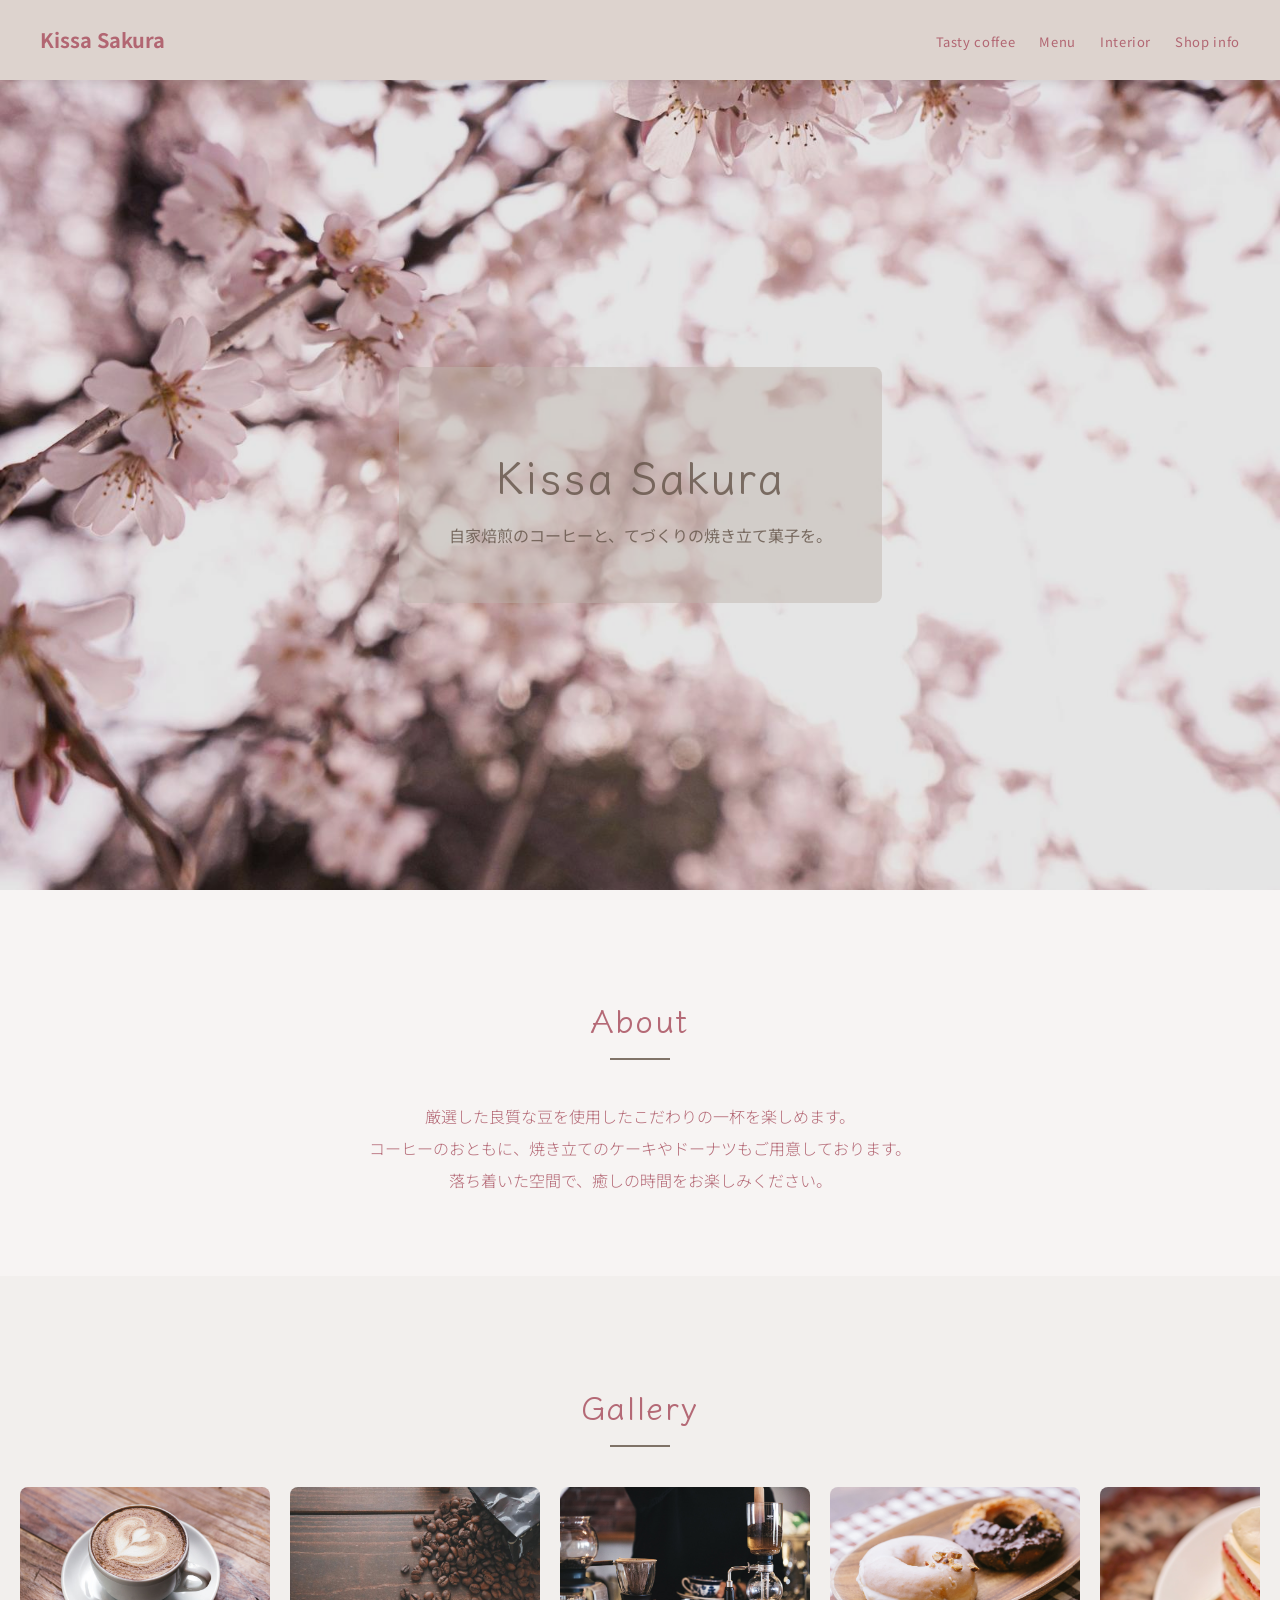
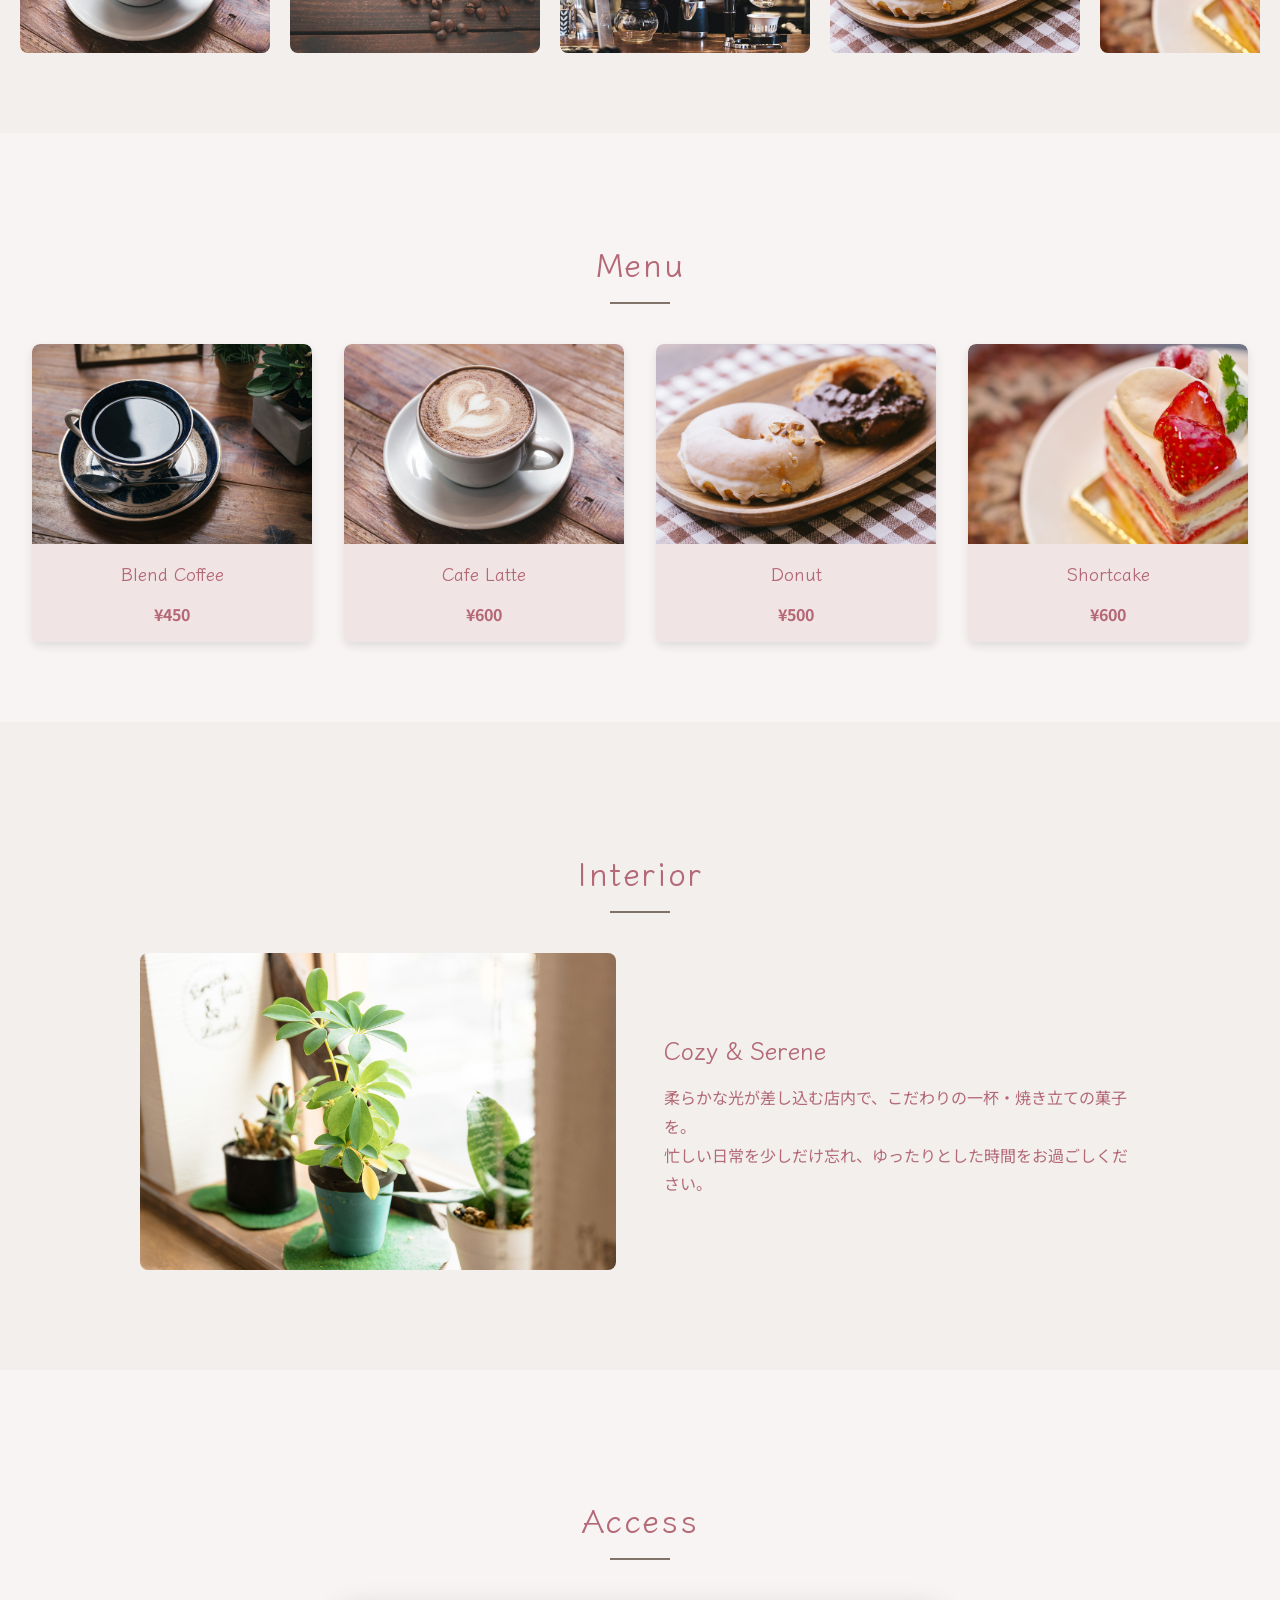
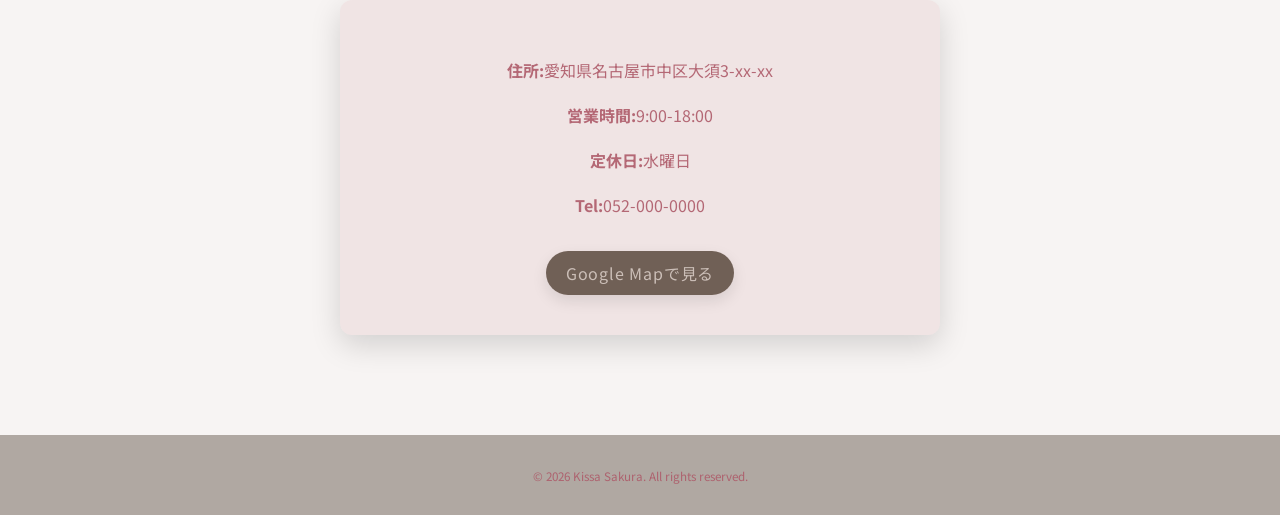
==== index.html @ 3e273e9d "完成 ハンバーガー作成 そのた細かい修正" ====
<!doctype html>
<html lang="ja">
    <head>
        <meta charset="UTF-8">
        <meta name="viewport" content="width=device-width,initial-scale=1.0">
        <link rel="preconnect" href="https://fonts.googleapis.com">
        <link rel="preconnect" href="https://fonts.gstatic.com" crossorigin>
        <link href="https://fonts.googleapis.com/css2?family=Klee+One:wght@400;600&family=Noto+Sans+JP:wght@700&display=swap" rel="stylesheet">
        <title>Kissa Sakura</title>
        <link rel="stylesheet" href="style.css">
    </head>

    <body>
        <header class="header">
            <h1 class="logo">
                <a href="#">Kissa Sakura</a>
            </h1>

            <nav class="nav">
                <ul>
                    <li><a href="#about">Tasty coffee</a></li>
                    <li><a href="#menu">Menu</a></li>
                    <li><a href="#feature">Interior</a></li>
                    <li><a href="#access">Shop info</a></li>
                </ul>
            </nav>
            <div class="hamburger">
                <span></span>
                <span></span>
                <span></span>
            </div>
        </header>
        
    <main>
        <section id="top" class="hero">
             <div class="hero__inner">
                <h2>Kissa Sakura</h2>
                <p>自家焙煎のコーヒーと、てづくりの焼き立て菓子を。</p>
            </div>
        </section>

        <section id="about" class="about section">
            <h2>About</h2>
            <p>
                厳選した良質な豆を使用したこだわりの一杯を楽しめます。<br>
                コーヒーのおともに、焼き立てのケーキやドーナツもご用意しております。<br>
                落ち着いた空間で、癒しの時間をお楽しみください。
            </p>
        </section>
        
        <section id="gallery" class="section gallery">
                <h2>Gallery</h2>

            <div class="gallery-slider">
                <div class="gallery-track">
                     <img src="cafelatte.jpg" alt="Cafe Latte">
                     <img src="coffeebeans.jpg" alt="Coffee Beans">
                     <img src="siphoncoffee.jpg" alt="coffee">
                     <img src="donut.jpg" alt="Donut">
                     <img src="shortcake.jpg" alt="cake">

                     <img src="cafelatte.jpg" alt="Cafe Latte">
                     <img src="coffeebeans.jpg" alt="Coffee Beans">
                     <img src="siphoncoffee.jpg" alt="coffee">
                     <img src="donut.jpg" alt="Donut">
                     <img src="shortcake.jpg" alt="cake">
                </div>
            </div>
        </section>

        <section id="menu" class="menu section">
            <h2>Menu</h2>

            <div class="menu__list">
                <div class="menu__card">
                    <img src="blendcoffee.jpg" alt="Blend Coffee">
                    <h3>Blend Coffee</h3>
                    <p>¥450</p>
                </div>

                <div class="menu__card">
                     <img src="cafelatte.jpg" alt="Cafe Latte">
                    <h3>Cafe Latte</h3>
                    <p>¥600</p>
                </div>

                <div class="menu__card">
                    <img src="donut.jpg" alt="Donut">
                    <h3>Donut</h3>
                    <p>¥500</p>
                </div> 

                <div class="menu__card">
                    <img src="shortcake.jpg" alt="shortcake">
                    <h3>Shortcake</h3>
                    <p>¥600</p>
                </div>
            
            </div>
        </section>

        <section id="feature" class="feature section">
            <h2>Interior</h2>

            <div class="feature__inner">
                <div class="feature__image">
                    <img src="green.jpg" alt="Interior">
                </div>

                <div class="feature__text">
                    <h3>Cozy & Serene</h3>
                    <p>
                    柔らかな光が差し込む店内で、こだわりの一杯・焼き立ての菓子を。<br>
                    忙しい日常を少しだけ忘れ、ゆったりとした時間をお過ごしください。
                   </p>
                 </div>
            </div>
        </section>

        <section id="access" class="access section">
            <h2>Access</h2>

            <div class="access-info">
                <p><strong>住所:</strong>愛知県名古屋市中区大須3-xx-xx</p>
                <p><strong>営業時間:</strong>9:00-18:00</p>
                <p><strong>定休日:</strong>水曜日</p>
                <p><strong>Tel:</strong>052-000-0000</p>

                <a href="https://www.google.com/maps/search/?api=1&query=名古屋市中区大須3丁目"
                target="_blank" rel="noopener">
                Google Mapで見る
                </a>
            </div>
        </section>
     </main>
        <footer class="footer">
            <div class="copyright">
                <small>&copy; 2026 Kissa Sakura. All rights reserved.</small>
            </div>
        </footer>
        

    <script src="main.js"></script>

    </body>
    </html>
---- style.css ----
*{
    box-sizing:border-box;
}

body{
    margin:0;
    color:rgba(173,90,104,0.9);
    font-family: "Noto Sans JP", sans-serif;
    font-optical-sizing: auto;
    font-weight: 400;
    font-style: normal;
}

h2, h3{
  font-family: "Klee One", cursive;
  font-weight: 600;
  font-style: normal;
}

img{
    max-width:100%;
    display:block;
}

a{
    color:inherit;
    text-decoration:none;
}

/*ヘッダー*/
.hamburger{
    display:none;
    flex-direction:column;
    gap:4px;
    cursor:pointer;
    padding:5px;
}

.hamburger span{
    width:25px;
    height:3px;
    background:rgba(99,83,71,0.8);
    border-radius:2px;
    transition:all 0.3s ease;
}

.hamburger.active span:nth-child(1){
    transform:rotate(45deg) translate(5px,5px);
}

.hamburger.active span:nth-child(2){
    opacity:0;
}

.hamburger.active span:nth-child(3){
    transform:rotate(-45deg) translate(7px,-6px);
}

.header{
    display:flex;
    justify-content:space-between;
    align-items:center;
    padding:12px 40px;
    background:rgba(213,201,194,0.8);
    backdrop-filter:blur(8px);
    box-shadow:0 2px 10px rgba(0,0,0,0.1);
    position:sticky;
    top:0;
    z-index:10;
}

/*ロゴとナビゲーション*/
.logo{
    font-size:20px;
    font-weight:bold;
}

.logo a{
    text-decoration:none;
    color:inherit;
}

.nav ul{
    display:flex;
    gap:24px;
    list-style:none;
    margin:0;
    padding:0;
}

.nav a{
    font-size:13px;
    letter-spacing:0.05em;
}

.nav a:hover{
    color:rgba(159,172,173,0.8);
}

/*ヒーロータグ*/
.hero{
    background:url(sakura.jpg);
    background-position:center;
    background-size:cover;
    background-repeat:no-repeat;
    display:flex;
    align-items:center;
    justify-content:center;
    text-align:center;
    color:rgba(99,83,71,0.8);
    position:relative;
    min-height:90vh;
}

.hero__inner{
    background:rgba(213,201,194,0.5);
    padding:40px 50px;
    border-radius:8px;
    max-width:600px;
}

.hero__inner h2{
    font-size:44px;
    margin-bottom:10px;
    letter-spacing:0.1rem;
    position:relative;
}

.hero::before{
    content:"";
    position:absolute;
    inset:0;
    background:rgba(0,0,0,0.1);
}

.hero p{
    position:relative;
}

/*セクションタグ*/
.section{
    padding:80px 20px;
}

.section h2{
    text-align:center;
    font-size:32px;
    margin-bottom:40px;
    letter-spacing:0.05em;
    position:relative;
}

.section h2::after{
    content:"";
    display:block;
    width:60px;
    height:2px;
    background:rgba(99,83,71,0.8);
    margin:16px auto 0;
}

/*お店について*/
.about p{
    text-align:center;
    max-width:600px;
    margin:0 auto;
    line-height:2;
    font-weight:300;
}

.about{
    background:rgba(213,201,194,0.2);
}

/*ギャラリー*/
.gallery{
    background:rgba(213,201,194,0.3);
}

.gallery-slider{
    overflow:hidden;
    width:100%;
}

.gallery-track{
    display:flex;
    width:max-content;
    animation:scroll 50s linear infinite;
}

.gallery-track img{
    width:250px;
    margin-right:20px;
    border-radius:8px;
}

/*アニメーション*/
@keyframes scroll{
    0%{
        transform:translateX(0);
    }
    100%{
        transform:translateX(-50%);
    }
}

/*メニュー*/
.menu{
    background:rgba(213,201,194,0.2);
}
.menu__list{
    display:flex;
    gap:32px;
    justify-content:center;
    flex-wrap:wrap;
}

.menu__card{
    width:280px;
    background:rgba(173,90,104,0.1);
    border-radius:8px;
    overflow:hidden;
    box-shadow:0 4px 10px rgba(0,0,0,0.1);
    text-align:center;
    transition:transform 0.3s,box-shadow 0.3s;
}

.menu__card img{
    width:100%;
    height:200px;
    object-fit:cover;
    border-radius:8px 8px 0 0;
}

.menu__card h3{
    margin:16px 0 8px;
    font-size:18px;
}

.menu__card p{
    margin-bottom:16px;
    font-weight:bold;
}

.menu__card:hover{
    transform:translateY(-10px) scale(1.02);
    box-shadow:0 8px 20px rgba(99,83,71,0.2);
}

/*内装について*/
.feature__inner{
    display:flex;
    align-items:center;
    gap:48px;
    max-width:1000px;
    margin:0 auto;
}

.feature__image{
    flex:1;
}

.feature__image img{
    width:100%;
    border-radius:8px;
}

.feature__text{
    flex:1;
    max-width:500px;
}

.feature__text h3{
    margin-bottom:16px;
    font-size:24px;
}

.feature__text p{
    line-height:1.8;
}

.feature{
    background:rgba(213,201,194,0.3);
    padding:100px 20px;
}

/*アクセス*/
.access{
    background:rgba(213,201,194,0.2);
    padding:100px 20px;
}

.access-info{
    background:rgba(173,90,104,0.1);
    padding:40px;
    text-align:center;
    max-width:600px;
    margin:0 auto;
    border-radius:12px;
    box-shadow:0 10px 30px rgba(0,0,0,0.15)
}

.access-info p{
    margin-bottom:12px;
    line-height:1.8;
}

.access-info a{
    display:inline-block;
    margin-top:20px;
    padding:10px 20px;
    background:rgba(99,83,71,0.9);
    color:rgba(213,201,194,0.9);
    border-radius:30px;
    letter-spacing:0.05em;
    transition:background 0.3s ease;
    box-shadow:0 6px 15px rgba(0,0,0,0.1);
}

.access-info a:hover{
    background:rgba(159,172,173,0.1);
    transform:translateY(-2px);
}

/*スマホ対応*/
@media(max-width:768px){
    .nav ul{
        gap:12px;
        font-size:12px;
    }
    .feature__inner{
        flex-direction:column;
    }
    .menu__list{
        flex-direction:column;
        align-items:center;
        gap:20px;
    }
    .section{
        padding:60px 20px;
    }
    .section h2{
        font-size:24px;
        margin-bottom:24px;
    }
    .hero__inner{
        padding:24px 20px;
    }
    .hero__inner h2{
        font-size:24px;
    }
    .body{
        font-size:12px;
    }
    .menu__card{
        width:90%;
    }
    .header{
        padding:12px 20px;
    }
    .hamburger{
        display:flex;
    }
    .nav{
        display:none;
        position:fixed;
        top:60px;
        left:0;
        right:0;
        background:rgba(255,255,255,0.95);
        backdrop-filter:blur(10px);
        padding:20px;
        box-shadow:0 4px 20px rgba(0,0,0,0.1);
    }
    .nav.active{
        display:block;
    }
    .nav ul{
        flex-direction:column;
        gap:16px;
        text-align:center;
    }
    .nav a{
        font-size:16px;
        padding:10px;
        display:block;
    }
}

/*スムーススクロール*/
html{
    scroll-behavior:smooth;
}

/*フッター*/
.footer{
    text-align:center;
    padding:30px;
    background:rgba(99,83,71,0.5);
    color:rgba(173,90,104,0.9);
    font-size:14px;
}
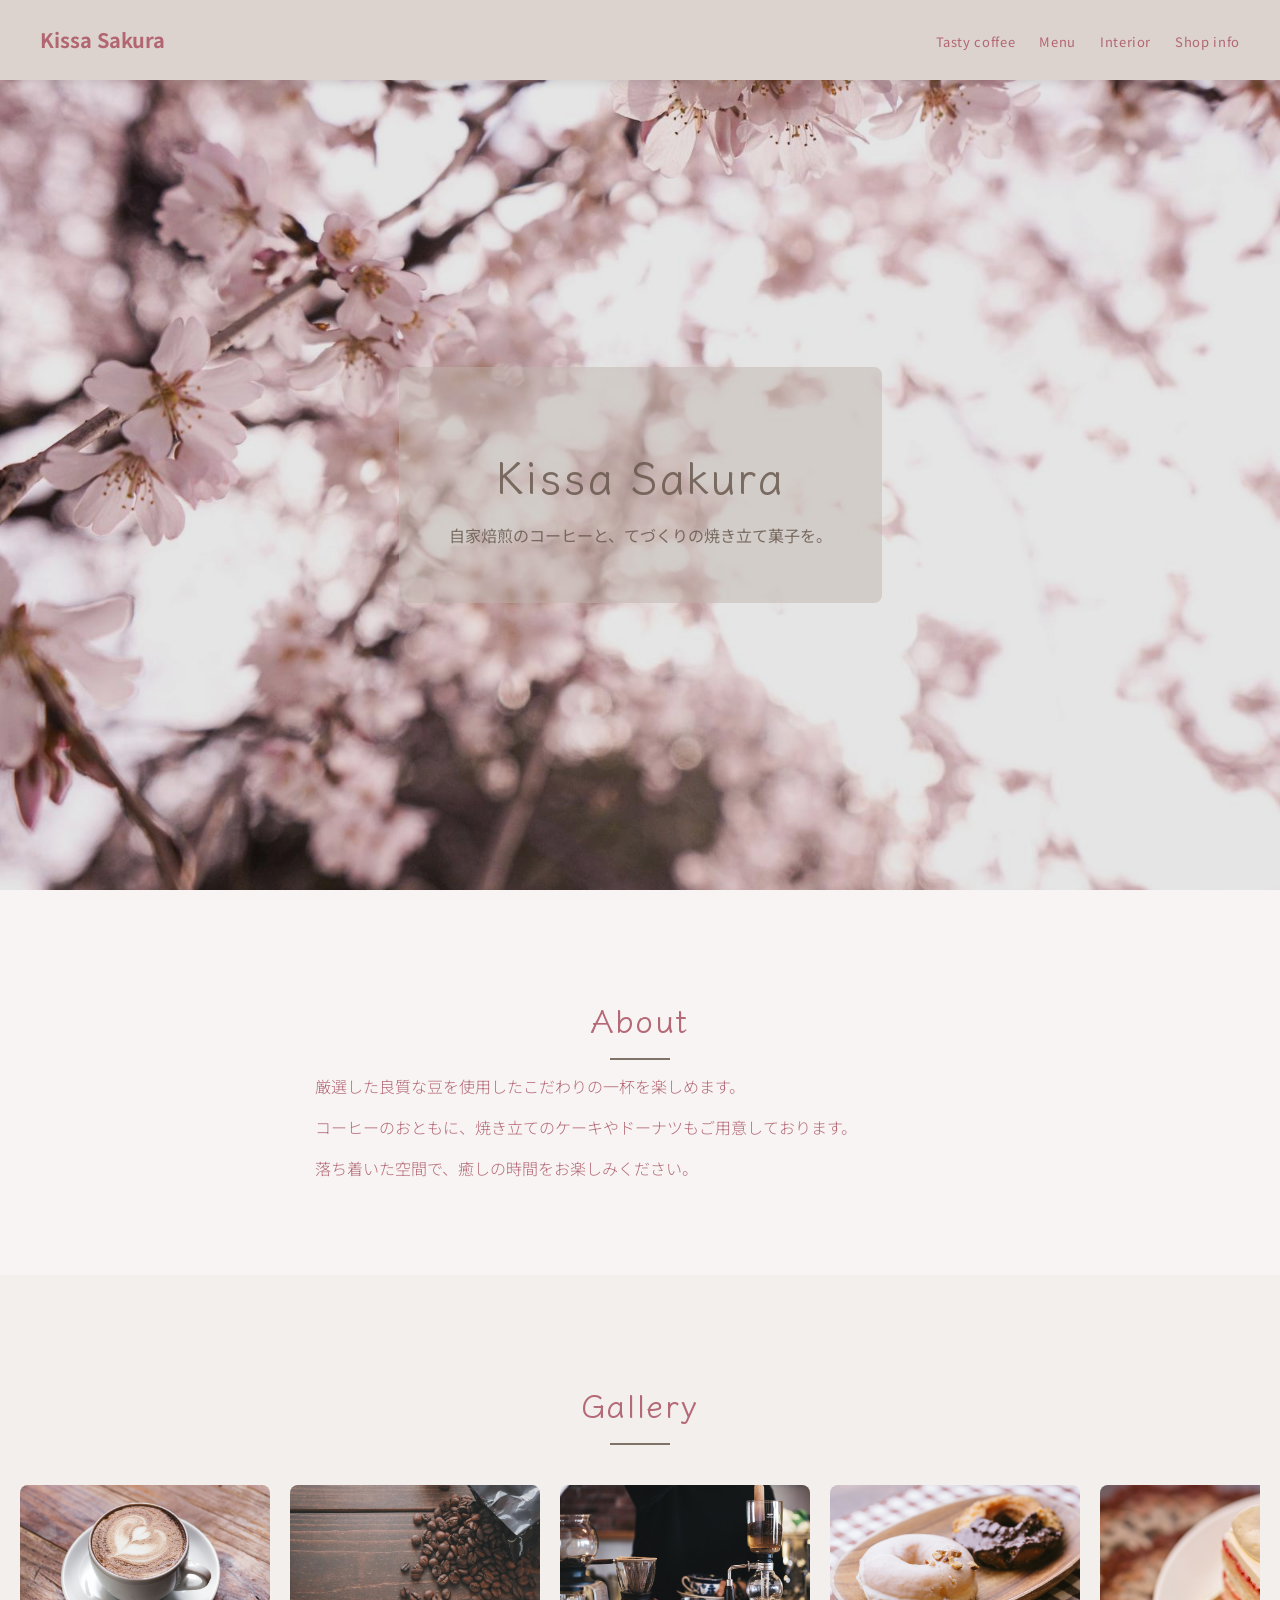
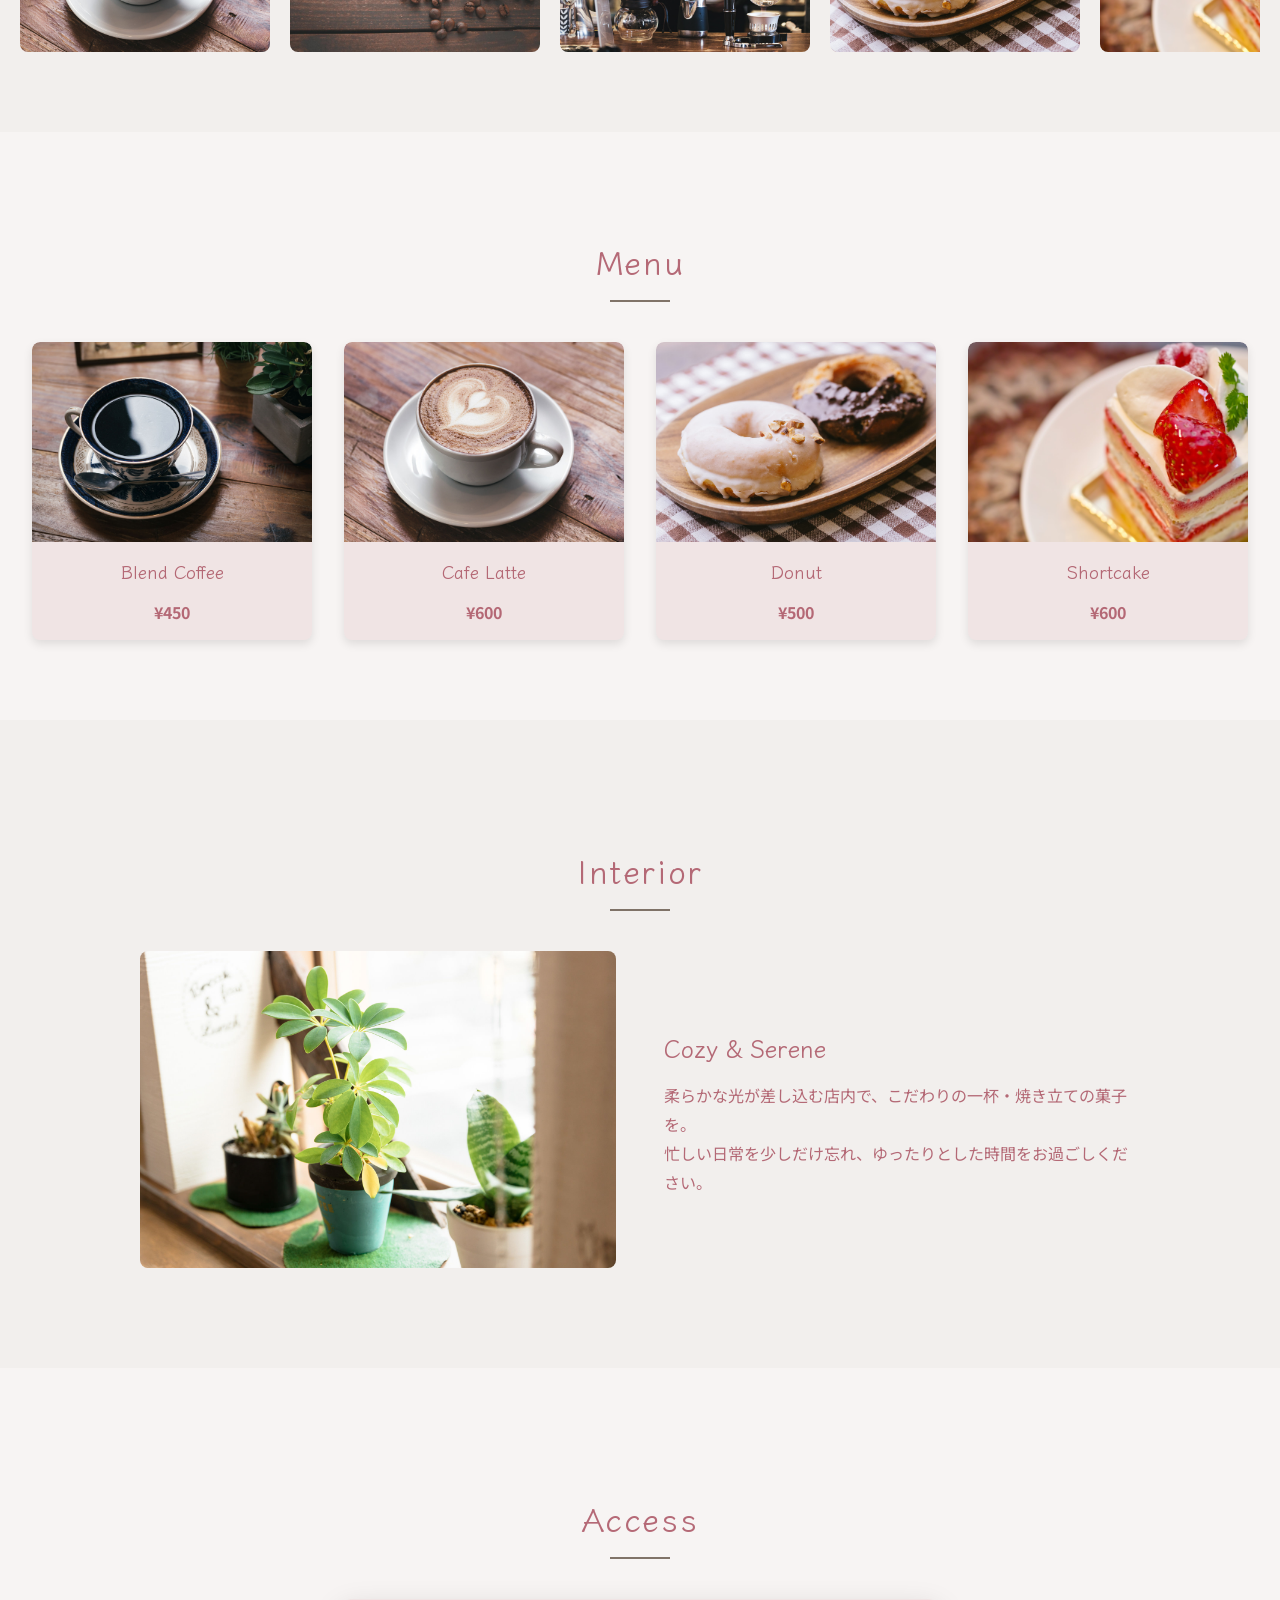
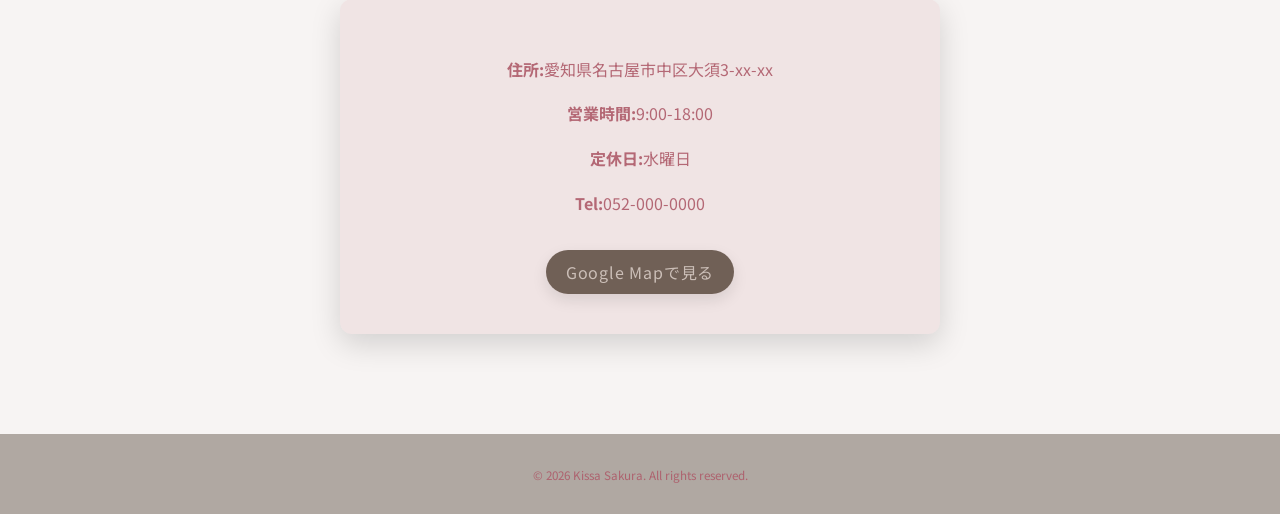
==== commit 28f4f267: "最後の修正 ハンバーガーメニューの×が反映しないところ修正 改行の修正 jsのファイル名修正" ====
--- a/index.html
+++ b/index.html
@@ -41,11 +41,9 @@
 
         <section id="about" class="about section">
             <h2>About</h2>
-            <p>
-                厳選した良質な豆を使用したこだわりの一杯を楽しめます。<br>
-                コーヒーのおともに、焼き立てのケーキやドーナツもご用意しております。<br>
-                落ち着いた空間で、癒しの時間をお楽しみください。
-            </p>
+            <p>厳選した良質な豆を使用したこだわりの一杯を楽しめます。</p>
+            <p>コーヒーのおともに、焼き立てのケーキやドーナツもご用意しております。</p>
+            <p>落ち着いた空間で、癒しの時間をお楽しみください。</p>
         </section>
         
         <section id="gallery" class="section gallery">
@@ -140,7 +138,7 @@
         </footer>
         
 
-    <script src="main.js"></script>
+    <script src="script.js"></script>
 
     </body>
     </html>
--- a/style.css
+++ b/style.css
@@ -34,18 +34,36 @@
     gap:4px;
     cursor:pointer;
     padding:5px;
+    position:relative;
+    width:30px;
+    height:24px;
 }
 
 .hamburger span{
-    width:25px;
+    position:absolute;
+    left:0;
+    width:100%;
     height:3px;
     background:rgba(99,83,71,0.8);
     border-radius:2px;
     transition:all 0.3s ease;
 }
 
+.hamburger span:nth-child(1){
+    top:0;
+}
+
+.hamburger span:nth-child(2){
+    top:10px;
+}
+
+.hamburger span:nth-child(3){
+    top:20px;
+}
+
 .hamburger.active span:nth-child(1){
-    transform:rotate(45deg) translate(5px,5px);
+    top:10px;
+    transform:rotate(45deg)
 }
 
 .hamburger.active span:nth-child(2){
@@ -53,7 +71,8 @@
 }
 
 .hamburger.active span:nth-child(3){
-    transform:rotate(-45deg) translate(7px,-6px);
+    top:10px;
+    transform:rotate(-45deg)
 }
 
 .header{
@@ -161,13 +180,16 @@
 
 /*お店について*/
 .about p{
-    text-align:center;
-    max-width:600px;
+    max-width:650px;
     margin:0 auto;
-    line-height:2;
+    line-height:1.8;
     font-weight:300;
-}
-
+    margin-bottom: 12px;
+}
+
+.about h2{
+    margin-bottom:12px;
+}
 .about{
     background:rgba(213,201,194,0.2);
 }
@@ -325,6 +347,9 @@
 /*スマホ対応*/
 @media(max-width:768px){
     .nav ul{
+        display:flex;
+        flex-direction:column;
+        align-items:center;
         gap:12px;
         font-size:12px;
     }
